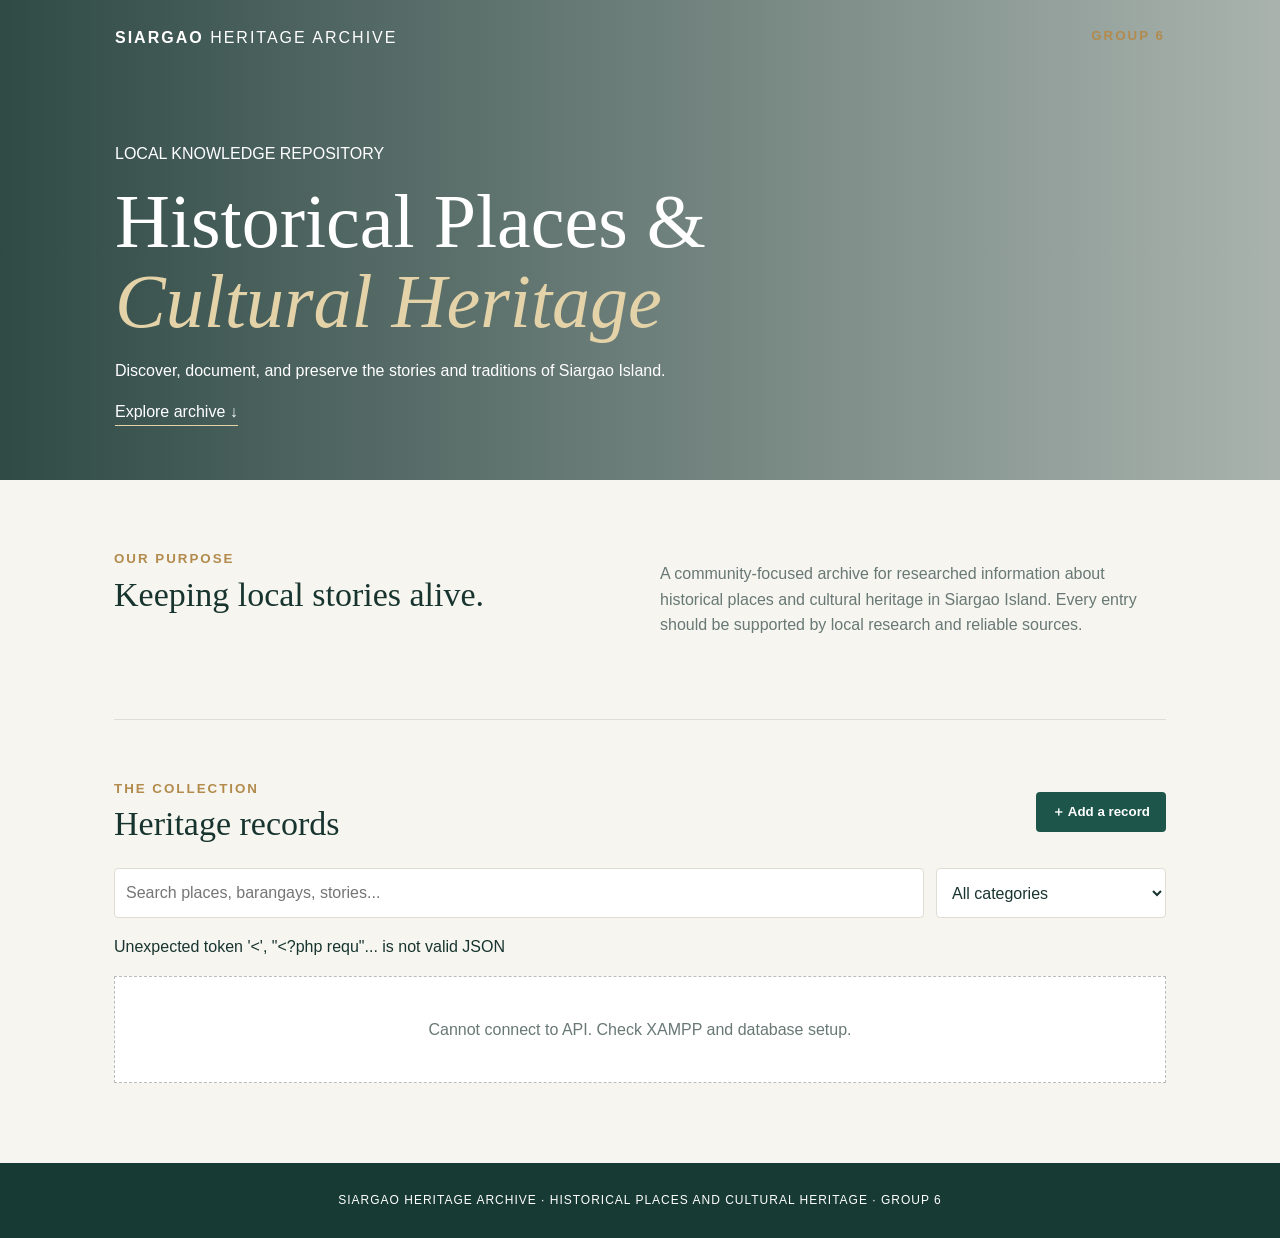
==== index.html @ 776c2ae8 "Initial commit: Historical Places and Cultural Heritage" ====
<!DOCTYPE html>
<html lang="en"><head><meta charset="UTF-8"><meta name="viewport" content="width=device-width,initial-scale=1">
<title>Siargao Heritage Archive</title><link rel="stylesheet" href="assets/style.css"></head>
<body>
<header class="hero"><nav><b>SIARGAO <span>HERITAGE ARCHIVE</span></b><small>GROUP 6</small></nav>
<div class="heroText"><p>LOCAL KNOWLEDGE REPOSITORY</p><h1>Historical Places &<br><i>Cultural Heritage</i></h1>
<p>Discover, document, and preserve the stories and traditions of Siargao Island.</p><a href="#collection">Explore archive ↓</a></div></header>
<main><section class="intro"><div><small>OUR PURPOSE</small><h2>Keeping local stories alive.</h2></div>
<p>A community-focused archive for researched information about historical places and cultural heritage in Siargao Island. Every entry should be supported by local research and reliable sources.</p></section>
<section id="collection"><div class="heading"><div><small>THE COLLECTION</small><h2>Heritage records</h2></div><button id="addBtn">＋ Add a record</button></div>
<div class="filters"><input id="search" placeholder="Search places, barangays, stories..."><select id="filter"><option value="">All categories</option></select></div>
<p id="status"></p><div id="records" class="cards"></div></section></main>
<dialog id="formDialog"><form id="recordForm"><div class="heading"><h2 id="formTitle">Add a record</h2><button type="button" id="close">×</button></div>
<input type="hidden" id="rid"><label>Title *<input id="title" required></label>
<div class="two"><label>Category<select id="category"></select></label><label>Status<select id="verified"><option value="pending">Pending</option><option value="verified">Verified</option></select></label></div>
<div class="two"><label>Municipality<input id="municipality"></label><label>Barangay<input id="barangay"></label></div>
<label>Description<textarea id="description"></textarea></label><label>Historical significance<textarea id="significance"></textarea></label>
<label>Cultural practices<textarea id="practices"></textarea></label><div class="two"><label>Year / period<input id="period"></label><label>Image path<input id="image" placeholder="assets/photo.jpg"></label></div>
<label>Source / reference<input id="source"></label><label>Source URL<input id="url"></label>
<p class="note">Use verified information and cite the source. Keep unverified entries marked Pending.</p><div class="actions"><button type="button" id="cancel" class="muted">Cancel</button><button type="submit">Save record</button></div></form></dialog>
<dialog id="detailDialog"><div id="detail"></div><button id="detailClose">Close</button></dialog>
<footer>SIARGAO HERITAGE ARCHIVE · HISTORICAL PLACES AND CULTURAL HERITAGE · GROUP 6</footer>
<script src="assets/app.js"></script></body></html>
---- assets/style.css ----
:root{--ink:#18342f;--green:#1d554b;--paper:#f6f5ef;--gold:#b28b4d;--line:#deded4}
*{box-sizing:border-box}body{margin:0;background:var(--paper);color:var(--ink);font:16px Arial,sans-serif;line-height:1.6}
.hero{min-height:480px;color:white;background:linear-gradient(90deg,#102f2bdc,#102f2b55),url('https://images.unsplash.com/photo-1518509562904-e7ef99cdcc86?auto=format&fit=crop&w=1800&q=85') center/cover}
nav{max-width:1100px;margin:auto;padding:25px;display:flex;justify-content:space-between;letter-spacing:2px}nav span{font-weight:normal}.heroText{max-width:1100px;margin:65px auto;padding:0 25px}.heroText h1{font:clamp(42px,7vw,76px)/1.05 Georgia,serif;margin:12px 0}.heroText i{color:#e4d3a8;font-weight:normal}.heroText a{color:white;text-decoration:none;border-bottom:1px solid #e4d3a8;padding-bottom:5px}
main{max-width:1100px;margin:auto;padding:0 24px}.intro{padding:65px 0;display:grid;grid-template-columns:1fr 1fr;gap:40px;border-bottom:1px solid var(--line)}small{color:var(--gold);letter-spacing:2px;font-weight:bold}h2{font:34px Georgia,serif;margin:5px 0}.intro p{color:#687875}
#collection{padding:55px 0 80px}.heading{display:flex;justify-content:space-between;align-items:center;margin-bottom:20px}button{border:0;border-radius:4px;padding:11px 16px;background:var(--green);color:white;cursor:pointer;font-weight:bold}.filters{display:grid;grid-template-columns:1fr 230px;gap:12px}.filters input,.filters select,input,textarea,form select{width:100%;padding:11px;border:1px solid var(--line);border-radius:4px;background:white;font:inherit;color:var(--ink)}.cards{display:grid;grid-template-columns:repeat(3,1fr);gap:18px}.card{background:white;border:1px solid var(--line);border-radius:6px;overflow:hidden}.card img{width:100%;height:175px;object-fit:cover}.cardBody{padding:16px}.card h3{font:22px Georgia,serif;margin:6px 0}.card p{color:#687875;font-size:14px}.actions{display:flex;justify-content:flex-end;gap:8px;margin-top:15px}.muted{background:#e8e8df;color:var(--ink)}.empty{grid-column:1/-1;text-align:center;padding:40px;background:white;color:#687875;border:1px dashed #bbb}
dialog{border:0;border-radius:8px;width:min(680px,94vw);max-height:90vh;overflow:auto;padding:24px;box-shadow:0 15px 60px #0004}dialog::backdrop{background:#10221f99}label{display:block;font-size:13px;font-weight:bold;margin:10px 0}label input,label textarea,label select{display:block;margin-top:4px;font-weight:normal}.two{display:grid;grid-template-columns:1fr 1fr;gap:12px}.note{font-size:12px;background:#f1efe6;padding:10px;color:#687875}footer{background:#173a34;color:white;padding:28px;text-align:center;font-size:12px;letter-spacing:1px}
@media(max-width:700px){.intro{grid-template-columns:1fr;gap:5px}.cards{grid-template-columns:1fr 1fr}}@media(max-width:500px){.cards,.filters,.two{grid-template-columns:1fr}.heading{align-items:flex-start;gap:12px;flex-direction:column}}
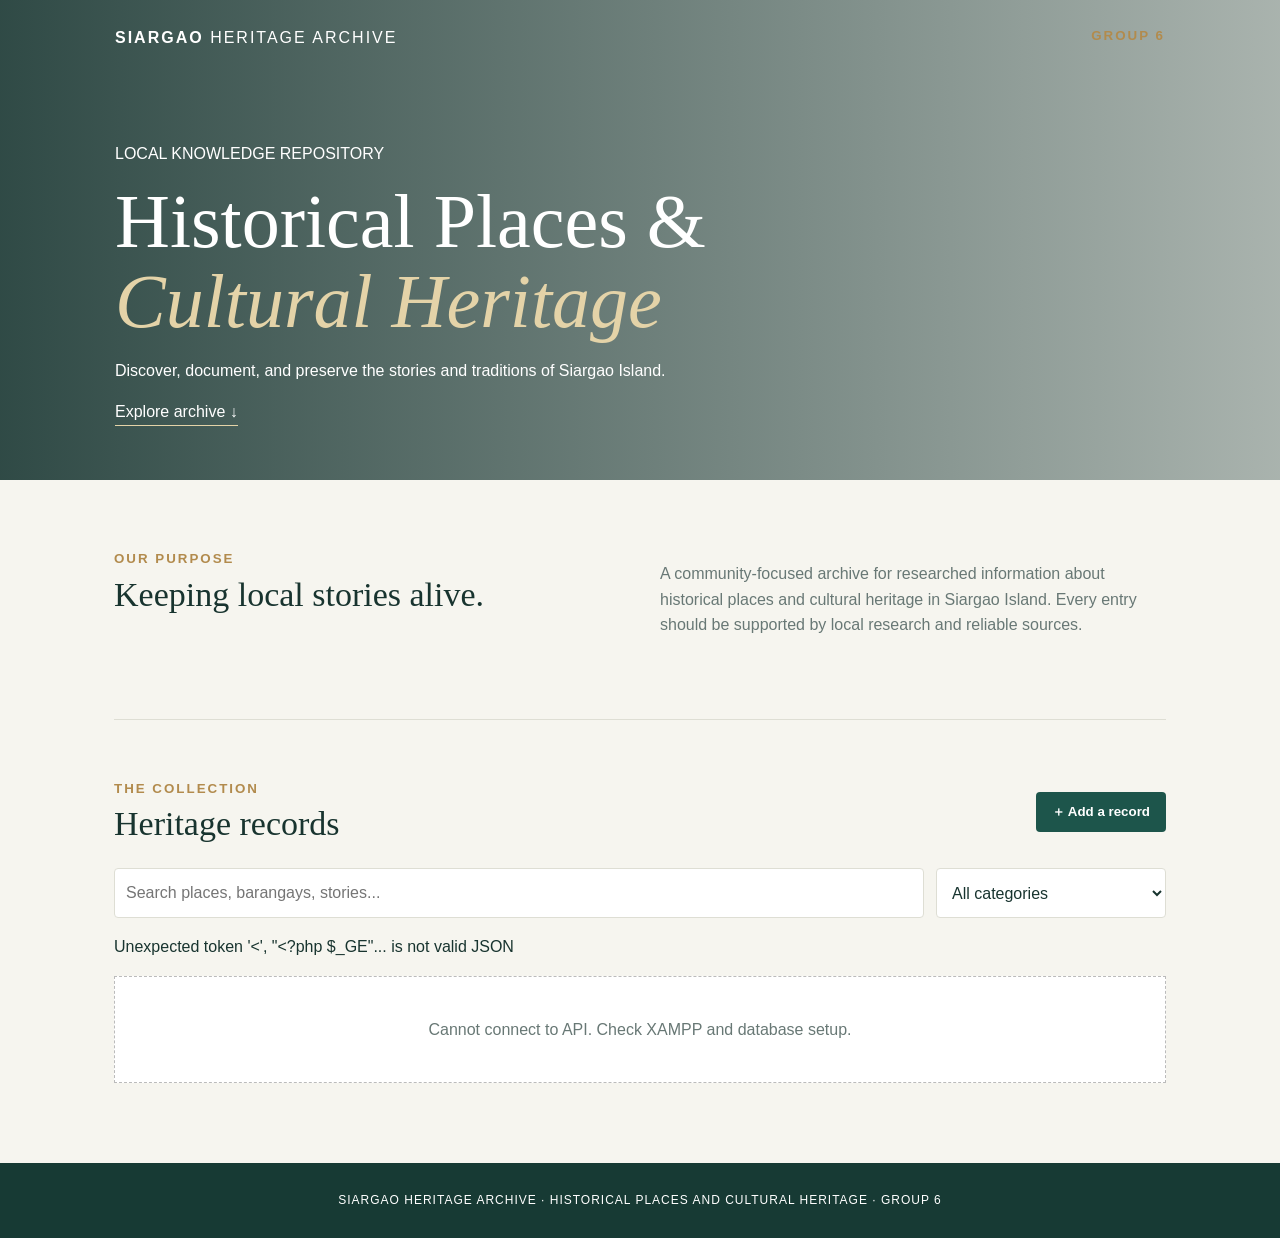
==== commit 3fa556d6: "Lessened the categories in category selection" ====
--- a/index.html
+++ b/index.html
@@ -11,13 +11,15 @@
 <div class="filters"><input id="search" placeholder="Search places, barangays, stories..."><select id="filter"><option value="">All categories</option></select></div>
 <p id="status"></p><div id="records" class="cards"></div></section></main>
 <dialog id="formDialog"><form id="recordForm"><div class="heading"><h2 id="formTitle">Add a record</h2><button type="button" id="close">×</button></div>
-<input type="hidden" id="rid"><label>Title *<input id="title" required></label>
-<div class="two"><label>Category<select id="category"></select></label><label>Status<select id="verified"><option value="pending">Pending</option><option value="verified">Verified</option></select></label></div>
-<div class="two"><label>Municipality<input id="municipality"></label><label>Barangay<input id="barangay"></label></div>
-<label>Description<textarea id="description"></textarea></label><label>Historical significance<textarea id="significance"></textarea></label>
-<label>Cultural practices<textarea id="practices"></textarea></label><div class="two"><label>Year / period<input id="period"></label><label>Image path<input id="image" placeholder="assets/photo.jpg"></label></div>
-<label>Source / reference<input id="source"></label><label>Source URL<input id="url"></label>
-<p class="note">Use verified information and cite the source. Keep unverified entries marked Pending.</p><div class="actions"><button type="button" id="cancel" class="muted">Cancel</button><button type="submit">Save record</button></div></form></dialog>
+<input type="hidden" id="rid"><input type="hidden" id="heritageCategory">
+<label>Category<select id="category"></select></label>
+<label>Name *<input id="title" required></label>
+<label>Municipality<input id="municipality"></label>
+<label>Description<textarea id="description" required></textarea></label>
+<label><span id="specificInfoLabel">Historical significance</span><textarea id="specificInfo"></textarea></label>
+<label>Image URL (optional)<input id="image" type="url" placeholder="Leave blank until an actual image is available"></label>
+<label>Source reference URL *<input id="source" type="url" required></label>
+<p class="note">Records are marked online_source_based until verified through local research.</p><div class="actions"><button type="button" id="cancel" class="muted">Cancel</button><button type="submit">Save record</button></div></form></dialog>
 <dialog id="detailDialog"><div id="detail"></div><button id="detailClose">Close</button></dialog>
 <footer>SIARGAO HERITAGE ARCHIVE · HISTORICAL PLACES AND CULTURAL HERITAGE · GROUP 6</footer>
 <script src="assets/app.js"></script></body></html>
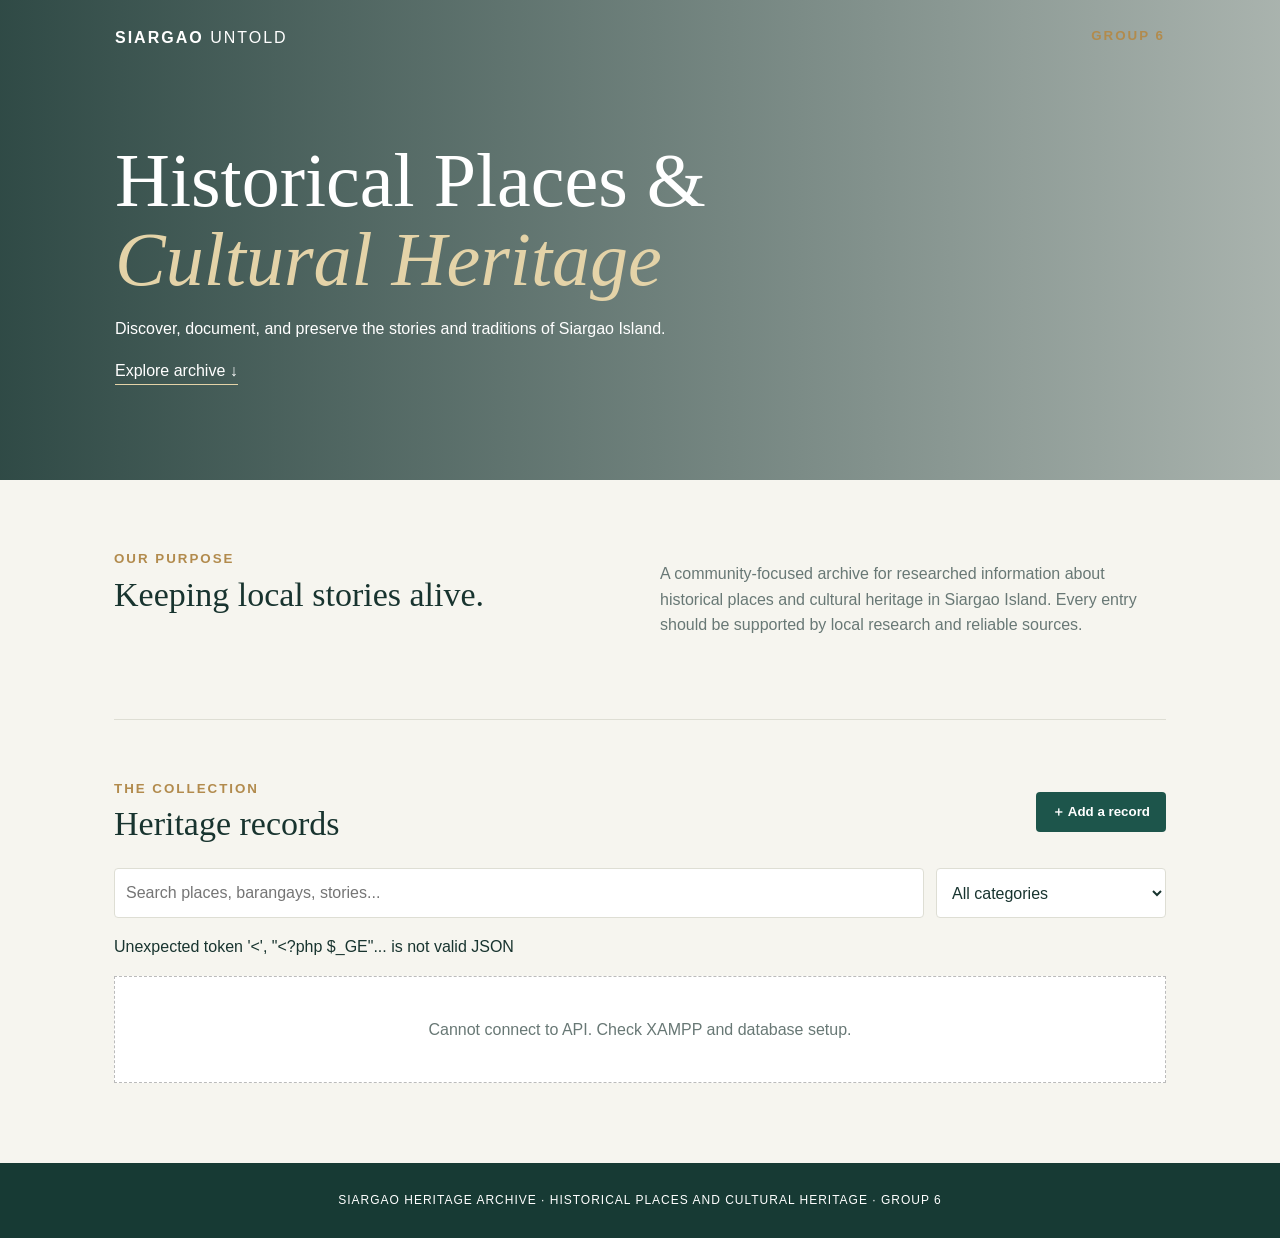
==== commit 32b88244: "Changed some information on the UI, changed the site name too" ====
--- a/index.html
+++ b/index.html
@@ -1,9 +1,9 @@
 <!DOCTYPE html>
 <html lang="en"><head><meta charset="UTF-8"><meta name="viewport" content="width=device-width,initial-scale=1">
-<title>Siargao Heritage Archive</title><link rel="stylesheet" href="assets/style.css"></head>
+<title>Siargao Untold</title><link rel="stylesheet" href="assets/style.css"></head>
 <body>
-<header class="hero"><nav><b>SIARGAO <span>HERITAGE ARCHIVE</span></b><small>GROUP 6</small></nav>
-<div class="heroText"><p>LOCAL KNOWLEDGE REPOSITORY</p><h1>Historical Places &<br><i>Cultural Heritage</i></h1>
+<header class="hero"><nav><b>SIARGAO <span>UNTOLD</span></b><small>GROUP 6</small></nav>
+<div class="heroText"><h1>Historical Places &<br><i>Cultural Heritage</i></h1>
 <p>Discover, document, and preserve the stories and traditions of Siargao Island.</p><a href="#collection">Explore archive ↓</a></div></header>
 <main><section class="intro"><div><small>OUR PURPOSE</small><h2>Keeping local stories alive.</h2></div>
 <p>A community-focused archive for researched information about historical places and cultural heritage in Siargao Island. Every entry should be supported by local research and reliable sources.</p></section>
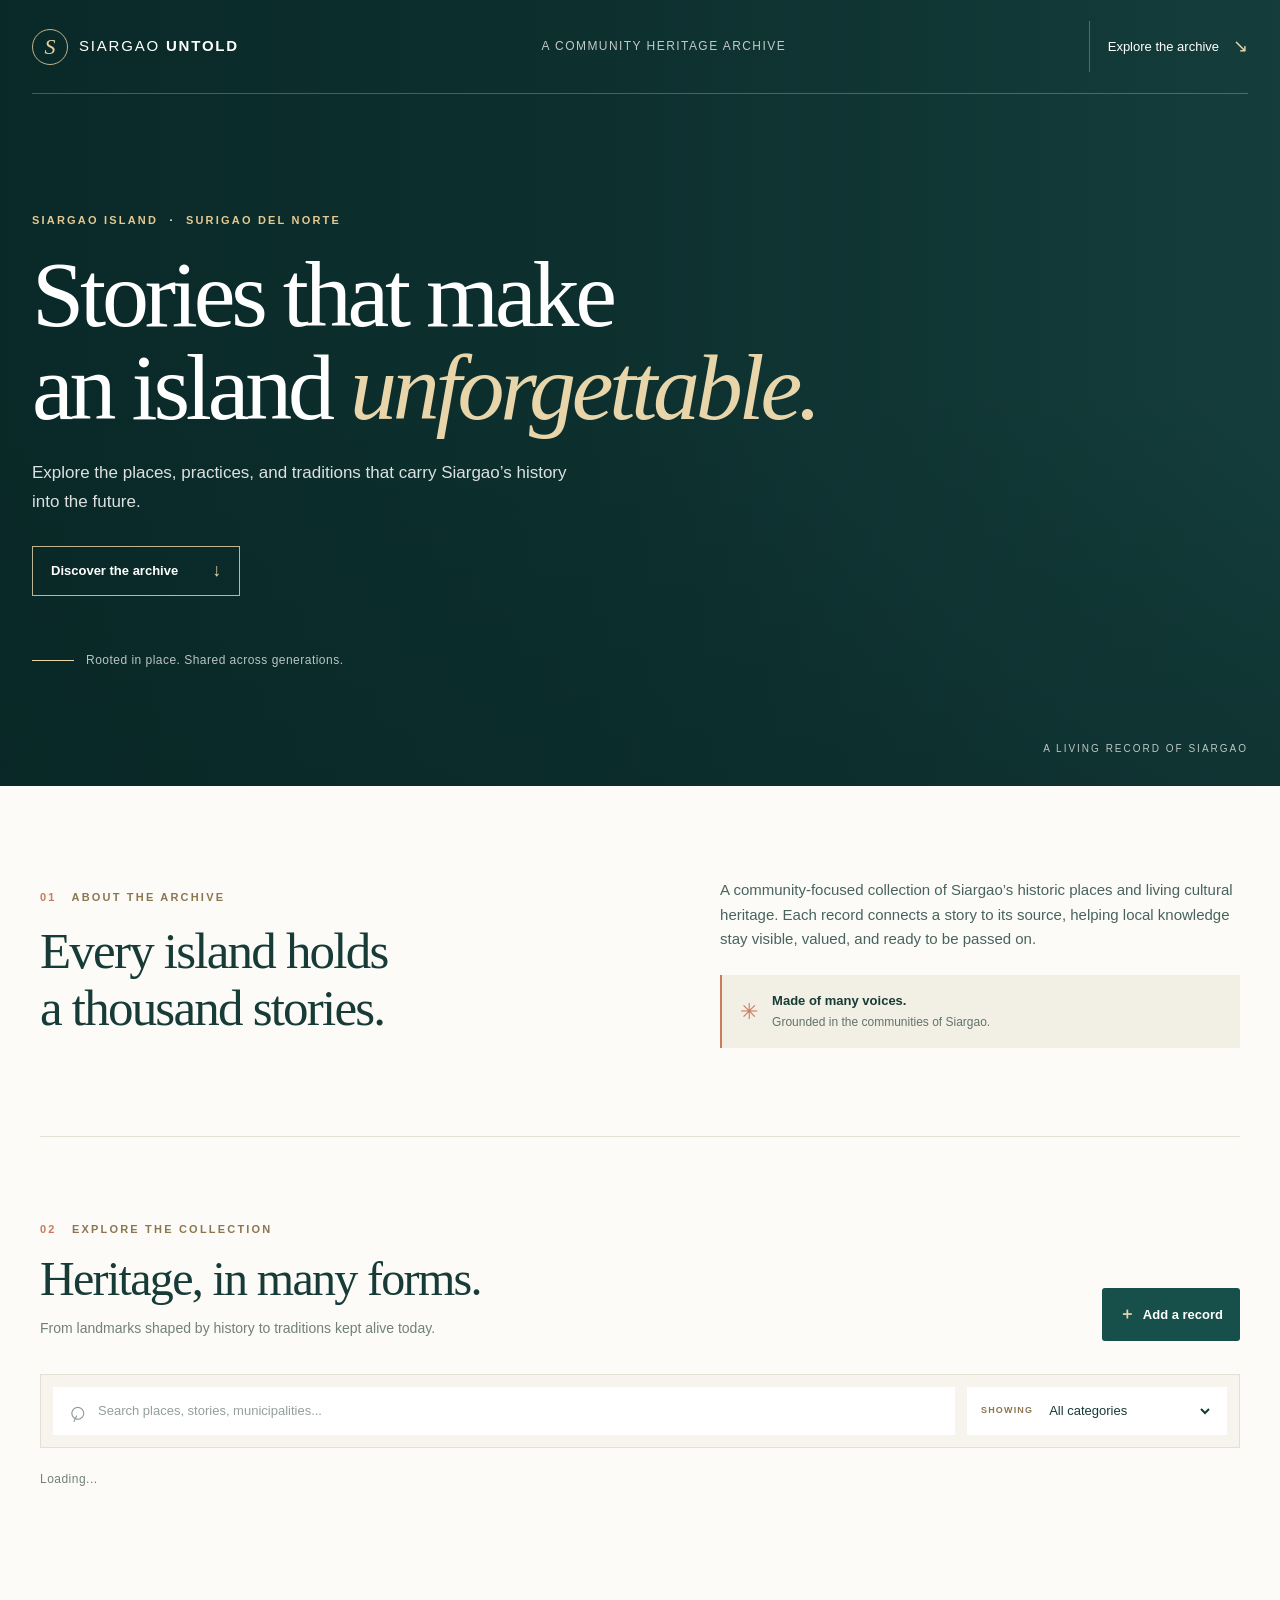
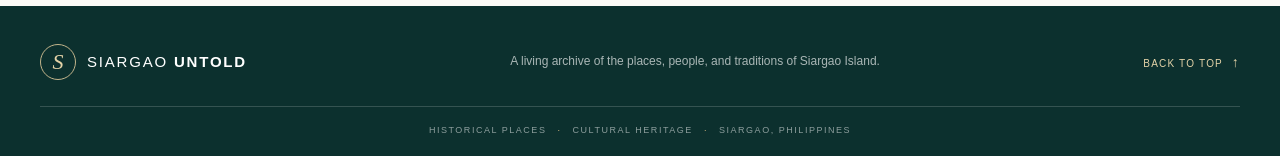
==== commit 19122204: "Improved overall website design" ====
--- a/index.html
+++ b/index.html
@@ -1,25 +1,12 @@
-<!DOCTYPE html>
-<html lang="en"><head><meta charset="UTF-8"><meta name="viewport" content="width=device-width,initial-scale=1">
-<title>Siargao Untold</title><link rel="stylesheet" href="assets/style.css"></head>
+<!doctype html>
+<html lang="en">
+<head>
+  <meta charset="utf-8">
+  <meta http-equiv="refresh" content="0; url=website/">
+  <meta name="viewport" content="width=device-width, initial-scale=1">
+  <title>Siargao Heritage Archive</title>
+</head>
 <body>
-<header class="hero"><nav><b>SIARGAO <span>UNTOLD</span></b><small>GROUP 6</small></nav>
-<div class="heroText"><h1>Historical Places &<br><i>Cultural Heritage</i></h1>
-<p>Discover, document, and preserve the stories and traditions of Siargao Island.</p><a href="#collection">Explore archive ↓</a></div></header>
-<main><section class="intro"><div><small>OUR PURPOSE</small><h2>Keeping local stories alive.</h2></div>
-<p>A community-focused archive for researched information about historical places and cultural heritage in Siargao Island. Every entry should be supported by local research and reliable sources.</p></section>
-<section id="collection"><div class="heading"><div><small>THE COLLECTION</small><h2>Heritage records</h2></div><button id="addBtn">＋ Add a record</button></div>
-<div class="filters"><input id="search" placeholder="Search places, barangays, stories..."><select id="filter"><option value="">All categories</option></select></div>
-<p id="status"></p><div id="records" class="cards"></div></section></main>
-<dialog id="formDialog"><form id="recordForm"><div class="heading"><h2 id="formTitle">Add a record</h2><button type="button" id="close">×</button></div>
-<input type="hidden" id="rid"><input type="hidden" id="heritageCategory">
-<label>Category<select id="category"></select></label>
-<label>Name *<input id="title" required></label>
-<label>Municipality<input id="municipality"></label>
-<label>Description<textarea id="description" required></textarea></label>
-<label><span id="specificInfoLabel">Historical significance</span><textarea id="specificInfo"></textarea></label>
-<label>Image URL (optional)<input id="image" type="url" placeholder="Leave blank until an actual image is available"></label>
-<label>Source reference URL *<input id="source" type="url" required></label>
-<p class="note">Records are marked online_source_based until verified through local research.</p><div class="actions"><button type="button" id="cancel" class="muted">Cancel</button><button type="submit">Save record</button></div></form></dialog>
-<dialog id="detailDialog"><div id="detail"></div><button id="detailClose">Close</button></dialog>
-<footer>SIARGAO HERITAGE ARCHIVE · HISTORICAL PLACES AND CULTURAL HERITAGE · GROUP 6</footer>
-<script src="assets/app.js"></script></body></html>
+  <p>Opening the <a href="website/">Siargao Heritage Archive website</a>...</p>
+</body>
+</html>
